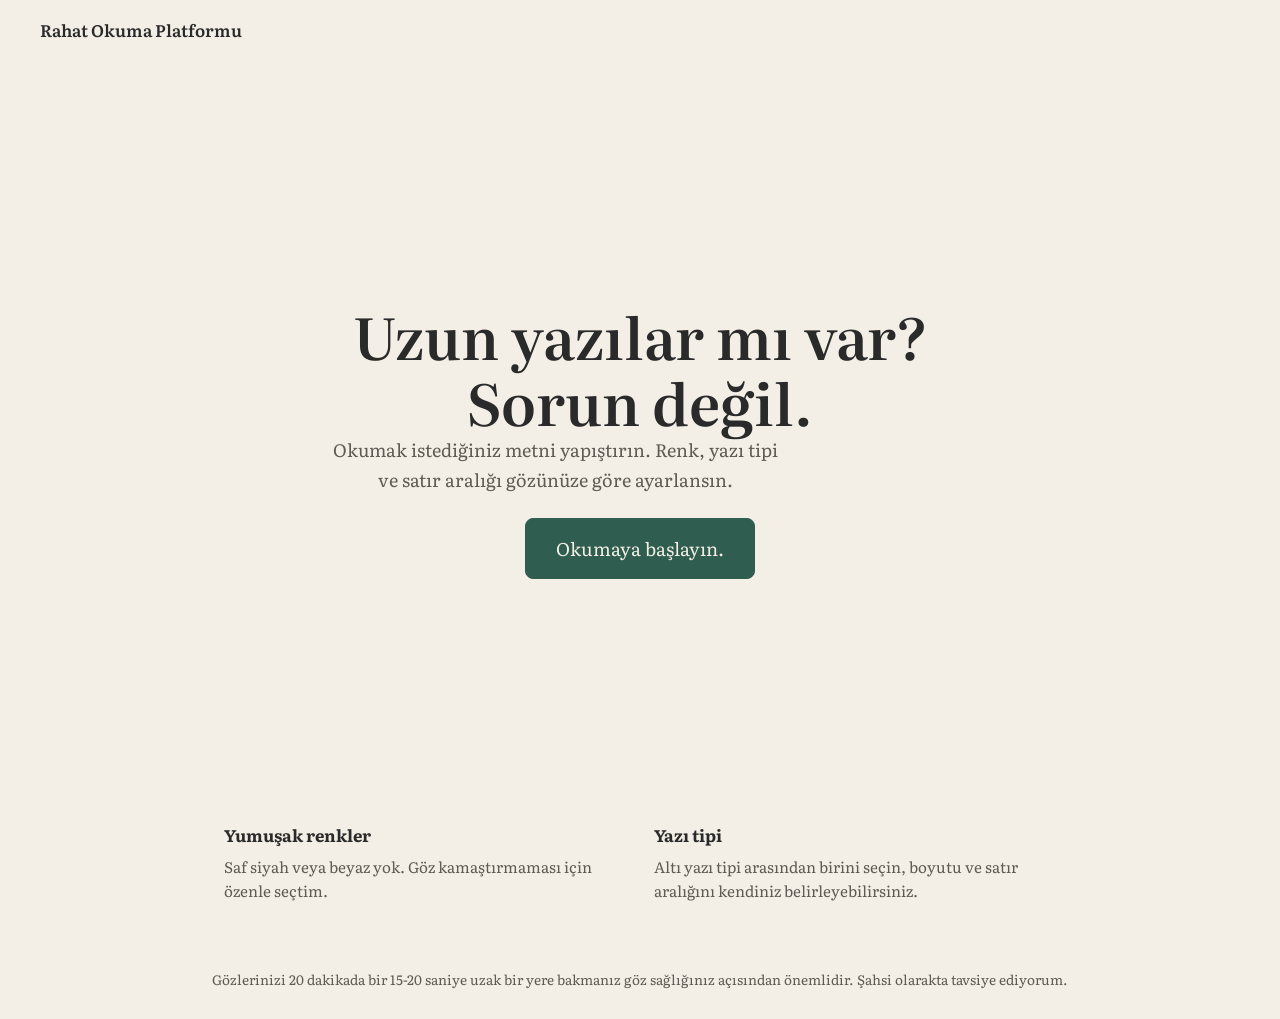
==== index.html @ cab0e37b "dosyaları yükleme" ====
<!DOCTYPE html>
<html lang="tr">
    <head>
        <meta charset="utf-8">
        <meta name="viewport" content=""width=device-width, initial-scale=1">
        <title> Rahat Okuma Platformu</title>
        <meta name="description" content="Uzun yazıları gözünüzü yormadan okumak için sade bir okuma alanı.">
        <link rel="preconnect" href="https://fonts.googleapis.com">
        <link href="https://fonts.googleapis.com/css2?family=Atkinson+Hyperlegible:wght@400;700&family=Inter:wght@400;600&family=Lexend:wght@400;600&family=Literata:opsz,wght@7..72,400;7..72,600&family=Source+Serif+4:opsz,wght@8..60,400;8..60,600&display=swap" rel="stylesheet">
        <link rel="stylesheet" href="style.css">
        <script>try{var s=JSON.parse(localStorage.getItem("rahatOkuma")||"{}";if(s.theme)document.documentElement.dataset.theme=s.theme}catch(e){}</script>
    </head>
    <body>
        <header class="bar"><a class="brand" href="./">Rahat Okuma Platformu<a/></header>
            <main>
                <section class="hero">
                    <h1>Uzun yazılar mı var? Sorun değil.</h1>
                    <p> Okumak istediğiniz metni yapıştırın. Renk, yazı tipi ve satır aralığı gözünüze göre ayarlansın.</p>
                    <a class="btn main" href="oku.html">Okumaya başlayın.</a>
                    </section>
                    
                    <section class="notes">
                        <div><h2>Yumuşak renkler</h2><p>Saf siyah veya beyaz yok. Göz kamaştırmaması için özenle seçtim.</p></div>
                        <div><h2>Yazı tipi</h2><p>Altı yazı tipi arasından birini seçin, boyutu ve satır aralığını kendiniz belirleyebilirsiniz.</p></div>
                        </section>
                    </main>
                    <footer>Gözlerinizi 20 dakikada bir 15-20 saniye uzak bir yere bakmanız göz sağlığınız açısından önemlidir. Şahsi olarakta tavsiye ediyorum.</footer>
                    </body>
</html>
---- style.css ----
:root, [data-theme="kagit"] { --bg:#f3efe6; --fg:#2a2a2a; --muted:#5e5b54; --panel:#e9e4d8; --line:#d3ccbb; --accent:#2f5d50; --on-accent:#f3efe6; color-scheme: light; }
[data-theme="sis"]   { --bg:#e6e8ea; --fg:#22262a; --muted:#545b62; --panel:#dadde0; --line:#c2c7cc; --accent:#2c5a78; --on-accent:#e6e8ea; color-scheme: light; }
[data-theme="nane"]  { --bg:#dde6da; --fg:#1f2a22; --muted:#4b5a4f; --panel:#d0dccc; --line:#b7c7b2; --accent:#2f5d50; --on-accent:#dde6da; color-scheme: light; }
[data-theme="gece"]  { --bg:#1e2022; --fg:#d2d4d6; --muted:#9a9ea3; --panel:#282b2e; --line:#3a3e42; --accent:#8fbfae; --on-accent:#1e2022; color-scheme: dark; }
[data-theme="kul"]   { --bg:#2a2520; --fg:#d9cfc0; --muted:#a79c8b; --panel:#352f28; --line:#4a4238; --accent:#c9b27c; --on-accent:#2a2520; color-scheme: dark; }
[data-theme="lacivert"] { --bg:#1b2430; --fg:#cbd5e1; --muted:#93a1b3; --panel:#243040; --line:#344356; --accent:#8db4d9; --on-accent:#1b2430; color-scheme: dark; }

* { box-sizing: border-box; }
html { height: 100%; }
body { margin: 0; min-height: 100%; background: var(--bg); color: var(--fg); font: 18px/1.7 "Literata", Georgia, serif; transition: background .2s, color .2s; }
a { color: inherit; }
:focus-visible { outline: 3px solid var(--accent); outline-offset: 2px; }

.bar { display: flex; justify-content: space-between; align-items: center; padding: 16px clamp(16px, 4vw, 40px); }
.brand { font-weight: 600; text-decoration: none; font-size: 1.05rem; }

.btn { display: inline-block; font: inherit; font-size: 1rem; padding: 10px 18px; border-radius: 8px; border: 1px solid var(--line); background: var(--panel); color: var(--fg); cursor: pointer; text-decoration: none; }
.btn:hover { border-color: var(--accent); }
.btn.main { background: var(--accent); color: var(--on-accent); border-color: var(--accent); font-size: 1.15rem; padding: 14px 30px; }

/* Ana sayfa */
.hero { min-height: calc(100vh - 140px); display: grid; place-content: center; justify-items: center; text-align: center; padding: 24px; gap: 22px; }
.hero h1 { font-size: clamp(2.2rem, 6vw, 3.6rem); line-height: 1.15; margin: 0; max-width: 18ch; font-weight: 600; }
.hero p { margin: 0; max-width: 46ch; color: var(--muted); }
.notes { display: grid; grid-template-columns: repeat(auto-fit, minmax(220px, 1fr)); gap: 28px; max-width: 880px; margin: 0 auto; padding: 0 24px 64px; }
.notes h2 { font-size: 1.05rem; margin: 0 0 6px; }
.notes p { margin: 0; font-size: .95rem; color: var(--muted); line-height: 1.6; }
footer { text-align: center; color: var(--muted); font-size: .85rem; padding: 0 16px 28px; }
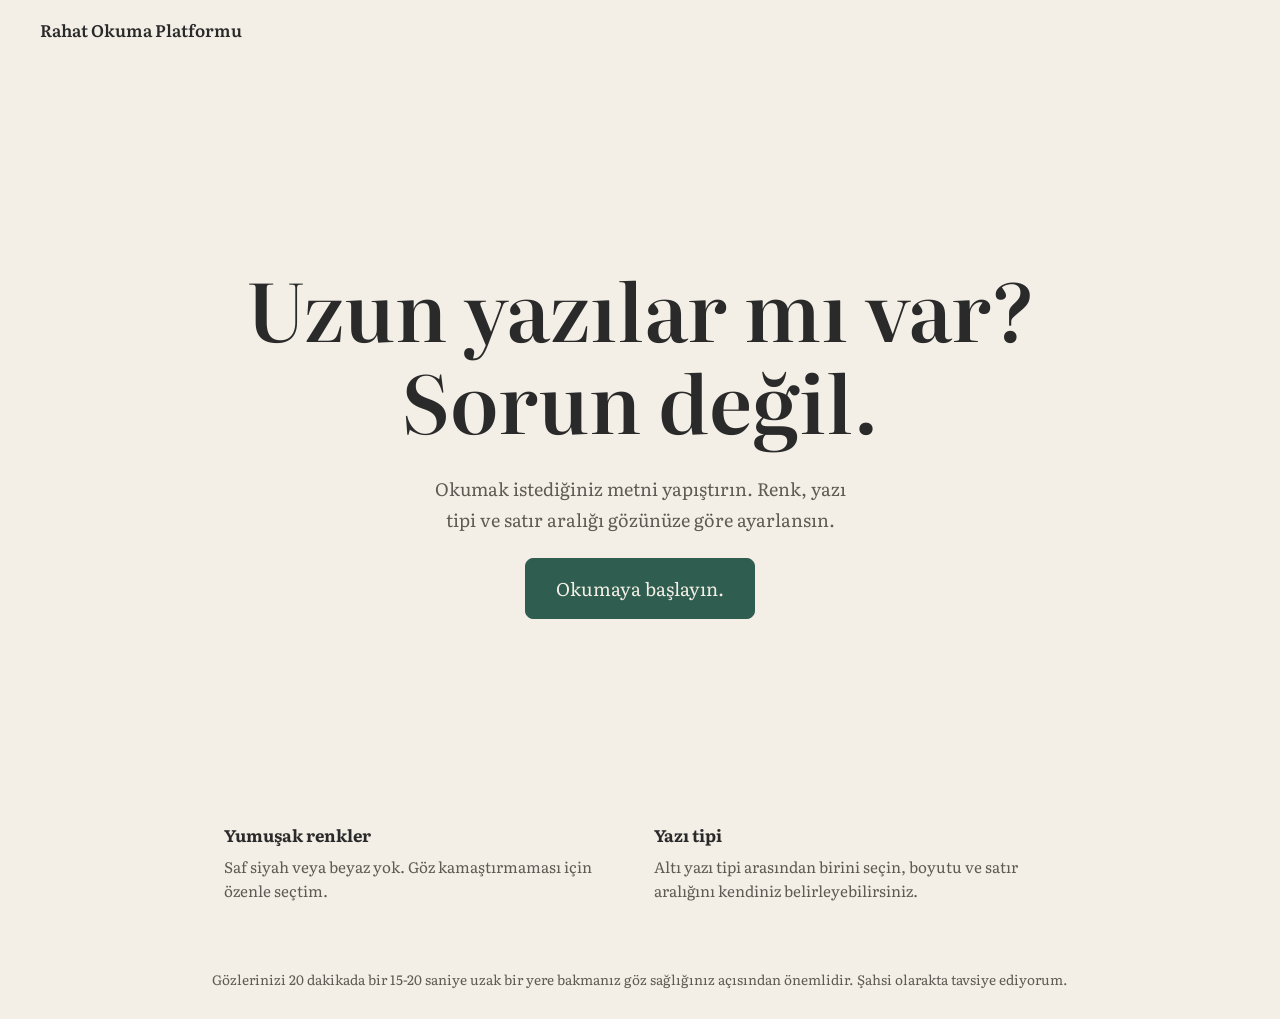
==== commit 3d75e0a6: "cilalama işlemleri yazı orantısız yerleştirilmişti düzeltildi" ====
--- a/index.html
+++ b/index.html
@@ -14,7 +14,7 @@
         <header class="bar"><a class="brand" href="./">Rahat Okuma Platformu<a/></header>
             <main>
                 <section class="hero">
-                    <h1>Uzun yazılar mı var? Sorun değil.</h1>
+                    <h1>Uzun yazılar mı var?<br>Sorun değil.</h1>
                     <p> Okumak istediğiniz metni yapıştırın. Renk, yazı tipi ve satır aralığı gözünüze göre ayarlansın.</p>
                     <a class="btn main" href="oku.html">Okumaya başlayın.</a>
                     </section>
--- a/style.css
+++ b/style.css
@@ -19,9 +19,9 @@
 .btn.main { background: var(--accent); color: var(--on-accent); border-color: var(--accent); font-size: 1.15rem; padding: 14px 30px; }
 
 /* Ana sayfa */
-.hero { min-height: calc(100vh - 140px); display: grid; place-content: center; justify-items: center; text-align: center; padding: 24px; gap: 22px; }
-.hero h1 { font-size: clamp(2.2rem, 6vw, 3.6rem); line-height: 1.15; margin: 0; max-width: 18ch; font-weight: 600; }
-.hero p { margin: 0; max-width: 46ch; color: var(--muted); }
+.hero { min-height: calc(100vh - 140px); display: flex; flex-direction: column; justify-content: center; align-items: center; text-align: center; padding: 24px; gap: 22px; }
+.hero h1 { font-size: clamp(2rem, 8vw, 5rem); line-height: 1.15; margin: 0 auto 28px; font-weight: 600; }
+.hero p { margin: 0 auto; width: 100%; max-width: 46ch; padding: 0; text-align: center; color: var(--muted); text-wrap: balance; }
 .notes { display: grid; grid-template-columns: repeat(auto-fit, minmax(220px, 1fr)); gap: 28px; max-width: 880px; margin: 0 auto; padding: 0 24px 64px; }
 .notes h2 { font-size: 1.05rem; margin: 0 0 6px; }
 .notes p { margin: 0; font-size: .95rem; color: var(--muted); line-height: 1.6; }
